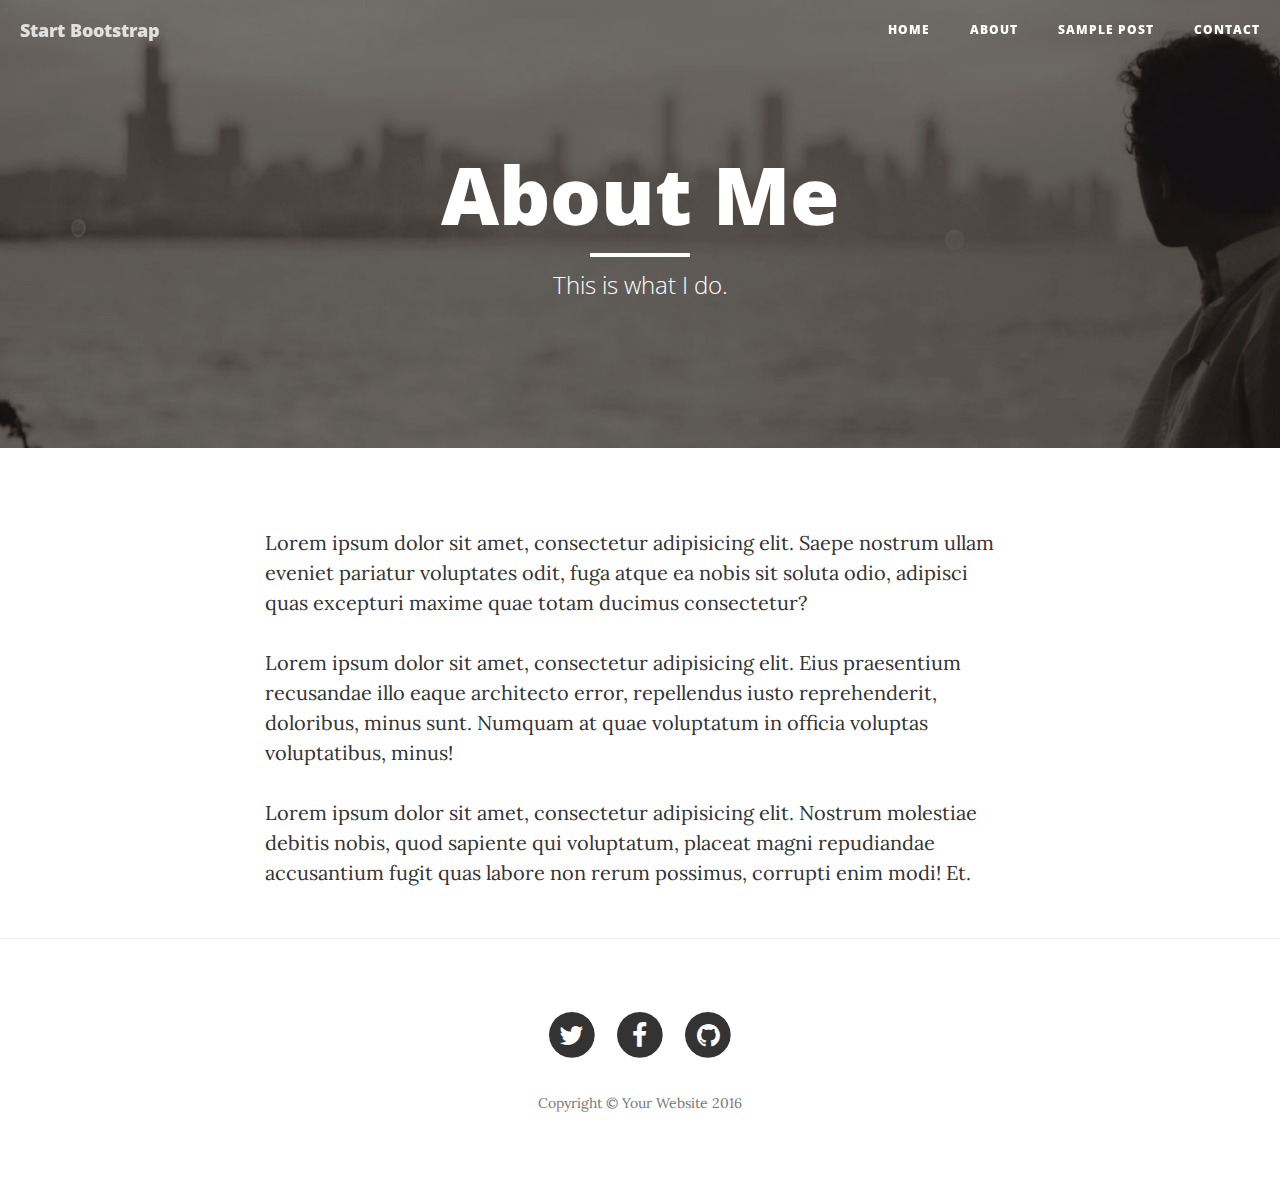
==== about.html @ 40ebfab4 "20171202" ====
<!DOCTYPE html>
<html lang="en">

<head>

    <meta charset="utf-8">
    <meta http-equiv="X-UA-Compatible" content="IE=edge">
    <meta name="viewport" content="width=device-width, initial-scale=1">
    <meta name="description" content="">
    <meta name="author" content="">

    <title>Clean Blog - About</title>

    <!-- Bootstrap Core CSS -->
    <link href="vendor/bootstrap/css/bootstrap.min.css" rel="stylesheet">

    <!-- Theme CSS -->
    <link href="css/clean-blog.min.css" rel="stylesheet">

    <!-- Custom Fonts -->
    <link href="vendor/font-awesome/css/font-awesome.min.css" rel="stylesheet" type="text/css">
    <link href='https://fonts.googleapis.com/css?family=Lora:400,700,400italic,700italic' rel='stylesheet' type='text/css'>
    <link href='https://fonts.googleapis.com/css?family=Open+Sans:300italic,400italic,600italic,700italic,800italic,400,300,600,700,800' rel='stylesheet' type='text/css'>

    <!-- HTML5 Shim and Respond.js IE8 support of HTML5 elements and media queries -->
    <!-- WARNING: Respond.js doesn't work if you view the page via file:// -->
    <!--[if lt IE 9]>
        <script src="https://oss.maxcdn.com/libs/html5shiv/3.7.0/html5shiv.js"></script>
        <script src="https://oss.maxcdn.com/libs/respond.js/1.4.2/respond.min.js"></script>
    <![endif]-->

</head>

<body>

    <!-- Navigation -->
    <nav class="navbar navbar-default navbar-custom navbar-fixed-top">
        <div class="container-fluid">
            <!-- Brand and toggle get grouped for better mobile display -->
            <div class="navbar-header page-scroll">
                <button type="button" class="navbar-toggle" data-toggle="collapse" data-target="#bs-example-navbar-collapse-1">
                    <span class="sr-only">Toggle navigation</span>
                    Menu <i class="fa fa-bars"></i>
                </button>
                <a class="navbar-brand" href="index.html">Start Bootstrap</a>
            </div>

            <!-- Collect the nav links, forms, and other content for toggling -->
            <div class="collapse navbar-collapse" id="bs-example-navbar-collapse-1">
                <ul class="nav navbar-nav navbar-right">
                    <li>
                        <a href="index.html">Home</a>
                    </li>
                    <li>
                        <a href="about.html">About</a>
                    </li>
                    <li>
                        <a href="post.html">Sample Post</a>
                    </li>
                    <li>
                        <a href="contact.html">Contact</a>
                    </li>
                </ul>
            </div>
            <!-- /.navbar-collapse -->
        </div>
        <!-- /.container -->
    </nav>

    <!-- Page Header -->
    <!-- Set your background image for this header on the line below. -->
    <header class="intro-header" style="background-image: url('img/about-bg.jpg')">
        <div class="container">
            <div class="row">
                <div class="col-lg-8 col-lg-offset-2 col-md-10 col-md-offset-1">
                    <div class="page-heading">
                        <h1>About Me</h1>
                        <hr class="small">
                        <span class="subheading">This is what I do.</span>
                    </div>
                </div>
            </div>
        </div>
    </header>

    <!-- Main Content -->
    <div class="container">
        <div class="row">
            <div class="col-lg-8 col-lg-offset-2 col-md-10 col-md-offset-1">
                <p>Lorem ipsum dolor sit amet, consectetur adipisicing elit. Saepe nostrum ullam eveniet pariatur voluptates odit, fuga atque ea nobis sit soluta odio, adipisci quas excepturi maxime quae totam ducimus consectetur?</p>
                <p>Lorem ipsum dolor sit amet, consectetur adipisicing elit. Eius praesentium recusandae illo eaque architecto error, repellendus iusto reprehenderit, doloribus, minus sunt. Numquam at quae voluptatum in officia voluptas voluptatibus, minus!</p>
                <p>Lorem ipsum dolor sit amet, consectetur adipisicing elit. Nostrum molestiae debitis nobis, quod sapiente qui voluptatum, placeat magni repudiandae accusantium fugit quas labore non rerum possimus, corrupti enim modi! Et.</p>
            </div>
        </div>
    </div>

    <hr>

    <!-- Footer -->
    <footer>
        <div class="container">
            <div class="row">
                <div class="col-lg-8 col-lg-offset-2 col-md-10 col-md-offset-1">
                    <ul class="list-inline text-center">
                        <li>
                            <a href="#">
                                <span class="fa-stack fa-lg">
                                    <i class="fa fa-circle fa-stack-2x"></i>
                                    <i class="fa fa-twitter fa-stack-1x fa-inverse"></i>
                                </span>
                            </a>
                        </li>
                        <li>
                            <a href="#">
                                <span class="fa-stack fa-lg">
                                    <i class="fa fa-circle fa-stack-2x"></i>
                                    <i class="fa fa-facebook fa-stack-1x fa-inverse"></i>
                                </span>
                            </a>
                        </li>
                        <li>
                            <a href="#">
                                <span class="fa-stack fa-lg">
                                    <i class="fa fa-circle fa-stack-2x"></i>
                                    <i class="fa fa-github fa-stack-1x fa-inverse"></i>
                                </span>
                            </a>
                        </li>
                    </ul>
                    <p class="copyright text-muted">Copyright &copy; Your Website 2016</p>
                </div>
            </div>
        </div>
    </footer>

    <!-- jQuery -->
    <script src="vendor/jquery/jquery.min.js"></script>

    <!-- Bootstrap Core JavaScript -->
    <script src="vendor/bootstrap/js/bootstrap.min.js"></script>

    <!-- Contact Form JavaScript -->
    <script src="js/jqBootstrapValidation.js"></script>
    <script src="js/contact_me.js"></script>

    <!-- Theme JavaScript -->
    <script src="js/clean-blog.min.js"></script>

</body>

</html>
---- css/clean-blog.min.css ----
/*!
 * Start Bootstrap - Clean Blog v3.3.7+1 (http://startbootstrap.com/template-overviews/clean-blog)
 * Copyright 2013-2017 Start Bootstrap
 * Licensed under MIT (https://github.com/BlackrockDigital/startbootstrap/blob/gh-pages/LICENSE)
 */a,body{color:#333}.navbar-custom .nav li a,.navbar-custom .navbar-brand,h1,h2,h3,h4,h5,h6{font-weight:800}.caption,.intro-header .page-heading,.intro-header .site-heading,footer .copyright{text-align:center}body{font-family:Lora,'Times New Roman',serif;font-size:20px;-webkit-tap-highlight-color:#0085A1}.intro-header .page-heading .subheading,.intro-header .post-heading .subheading,.intro-header .site-heading .subheading,.navbar-custom,h1,h2,h3,h4,h5,h6{font-family:'Open Sans','Helvetica Neue',Helvetica,Arial,sans-serif}p{line-height:1.5;margin:30px 0}p a{text-decoration:underline}a:focus,a:hover{color:#0085A1}a img:focus,a img:hover{cursor:zoom-in}blockquote{color:#777;font-style:italic}hr.small{max-width:100px;margin:15px auto;border-width:4px;border-color:#fff}.navbar-custom{position:absolute;top:0;left:0;width:100%;z-index:3}.navbar-custom .navbar-header .navbar-toggle{color:#777;font-weight:800;text-transform:uppercase;font-size:12px}.navbar-custom .nav li a{text-transform:uppercase;font-size:12px;letter-spacing:1px}@media only screen and (min-width:768px){.navbar-custom{background:0 0;border-bottom:1px solid transparent}.navbar-custom .navbar-brand{color:#fff;padding:20px}.navbar-custom .navbar-brand:focus,.navbar-custom .navbar-brand:hover{color:rgba(255,255,255,.8)}.navbar-custom .nav li a{color:#fff;padding:20px}.navbar-custom .nav li a:focus,.navbar-custom .nav li a:hover{color:rgba(255,255,255,.8)}.navbar-custom .nav li ul.dropdown-menu a{color:#333}.navbar-custom .nav li ul.dropdown-menu a:focus,.navbar-custom .nav li ul.dropdown-menu a:hover{color:#0085A1}}@media only screen and (min-width:1170px){.navbar-custom{-webkit-transition:background-color .3s;-moz-transition:background-color .3s;transition:background-color .3s;-webkit-transform:translate3d(0,0,0);-moz-transform:translate3d(0,0,0);-ms-transform:translate3d(0,0,0);-o-transform:translate3d(0,0,0);transform:translate3d(0,0,0);-webkit-backface-visibility:hidden;backface-visibility:hidden}.navbar-custom.is-fixed{position:fixed;top:-61px;background-color:rgba(255,255,255,.9);border-bottom:1px solid #f2f2f2;-webkit-transition:-webkit-transform .3s;-moz-transition:-moz-transform .3s;transition:transform .3s}.navbar-custom.is-fixed .navbar-brand{color:#333}.navbar-custom.is-fixed .navbar-brand:focus,.navbar-custom.is-fixed .navbar-brand:hover{color:#0085A1}.navbar-custom.is-fixed .nav li a{color:#333}.navbar-custom.is-fixed .nav li a:focus,.navbar-custom.is-fixed .nav li a:hover{color:#0085A1}.navbar-custom.is-visible{-webkit-transform:translate3d(0,100%,0);-moz-transform:translate3d(0,100%,0);-ms-transform:translate3d(0,100%,0);-o-transform:translate3d(0,100%,0);transform:translate3d(0,100%,0)}}.intro-header{background:center center no-repeat;-webkit-background-size:cover;-moz-background-size:cover;background-size:cover;-o-background-size:cover;margin-bottom:50px}.intro-header .page-heading,.intro-header .post-heading,.intro-header .site-heading{padding:100px 0 50px;color:#fff}.intro-header .page-heading h1,.intro-header .site-heading h1{margin-top:0;font-size:50px}.intro-header .page-heading .subheading,.intro-header .site-heading .subheading{font-size:24px;line-height:1.1;display:block;font-weight:300;margin:10px 0 0}@media only screen and (min-width:768px){.intro-header .page-heading,.intro-header .post-heading,.intro-header .site-heading{padding:150px 0}.intro-header .page-heading h1,.intro-header .site-heading h1{font-size:80px}}.intro-header .post-heading h1{font-size:35px}.intro-header .post-heading .meta,.intro-header .post-heading .subheading{line-height:1.1;display:block}.intro-header .post-heading .subheading{font-size:24px;margin:10px 0 30px;font-weight:600}.intro-header .post-heading .meta{font-family:Lora,'Times New Roman',serif;font-style:italic;font-weight:300;font-size:20px}.intro-header .post-heading .meta a{color:#fff}@media only screen and (min-width:768px){.intro-header .post-heading h1{font-size:55px}.intro-header .post-heading .subheading{font-size:30px}}.post-preview>a{color:#333}.post-preview>a:focus,.post-preview>a:hover{text-decoration:none;color:#0085A1}.post-preview>a>.post-title{font-size:30px;margin-top:30px;margin-bottom:10px}.post-preview>a>.post-subtitle{margin:0 0 10px;font-weight:300}.post-preview>.post-meta{color:#777;font-size:18px;font-style:italic;margin-top:0}.post-preview>.post-meta>a{text-decoration:none;color:#333}.post-preview>.post-meta>a:focus,.post-preview>.post-meta>a:hover{color:#0085A1;text-decoration:underline}@media only screen and (min-width:768px){.post-preview>a>.post-title{font-size:36px}}.section-heading{font-size:36px;margin-top:60px;font-weight:700}.btn,.pager li>a,.pager li>span{font-family:'Open Sans','Helvetica Neue',Helvetica,Arial,sans-serif;text-transform:uppercase;font-weight:800;letter-spacing:1px}.caption{font-size:14px;padding:10px;font-style:italic;margin:0;display:block;border-bottom-right-radius:5px;border-bottom-left-radius:5px}footer{padding:50px 0 65px}footer .list-inline{margin:0;padding:0}footer .copyright{font-size:14px;margin-bottom:0}.floating-label-form-group{font-size:14px;position:relative;margin-bottom:0;padding-bottom:.5em;border-bottom:1px solid #eee}.floating-label-form-group input,.floating-label-form-group textarea{z-index:1;position:relative;padding-right:0;padding-left:0;border:none;border-radius:0;font-size:1.5em;background:0 0;box-shadow:none!important;resize:none}.floating-label-form-group label{display:block;z-index:0;position:relative;top:2em;margin:0;font-size:.85em;line-height:1.764705882em;vertical-align:middle;vertical-align:baseline;opacity:0;-webkit-transition:top .3s ease,opacity .3s ease;-moz-transition:top .3s ease,opacity .3s ease;-ms-transition:top .3s ease,opacity .3s ease;transition:top .3s ease,opacity .3s ease}.floating-label-form-group::not(:first-child){padding-left:14px;border-left:1px solid #eee}.floating-label-form-group-with-value label{top:0;opacity:1}.floating-label-form-group-with-focus label{color:#0085A1}form .row:first-child .floating-label-form-group{border-top:1px solid #eee}.btn{font-size:14px;border-radius:0;padding:15px 25px}.btn-lg{font-size:16px;padding:25px 35px}.btn-default:focus,.btn-default:hover{background-color:#0085A1;border:1px solid #0085A1;color:#fff}.pager{margin:20px 0 0}.pager li>a,.pager li>span{font-size:14px;padding:15px 25px;background-color:#fff;border-radius:0}.pager li>a:focus,.pager li>a:hover{color:#fff;background-color:#0085A1;border:1px solid #0085A1}.pager .disabled>a,.pager .disabled>a:focus,.pager .disabled>a:hover,.pager .disabled>span{color:#777;background-color:#333;cursor:not-allowed}::-moz-selection{color:#fff;text-shadow:none;background:#0085A1}::selection{color:#fff;text-shadow:none;background:#0085A1}img::selection{color:#fff;background:0 0}img::-moz-selection{color:#fff;background:0 0}
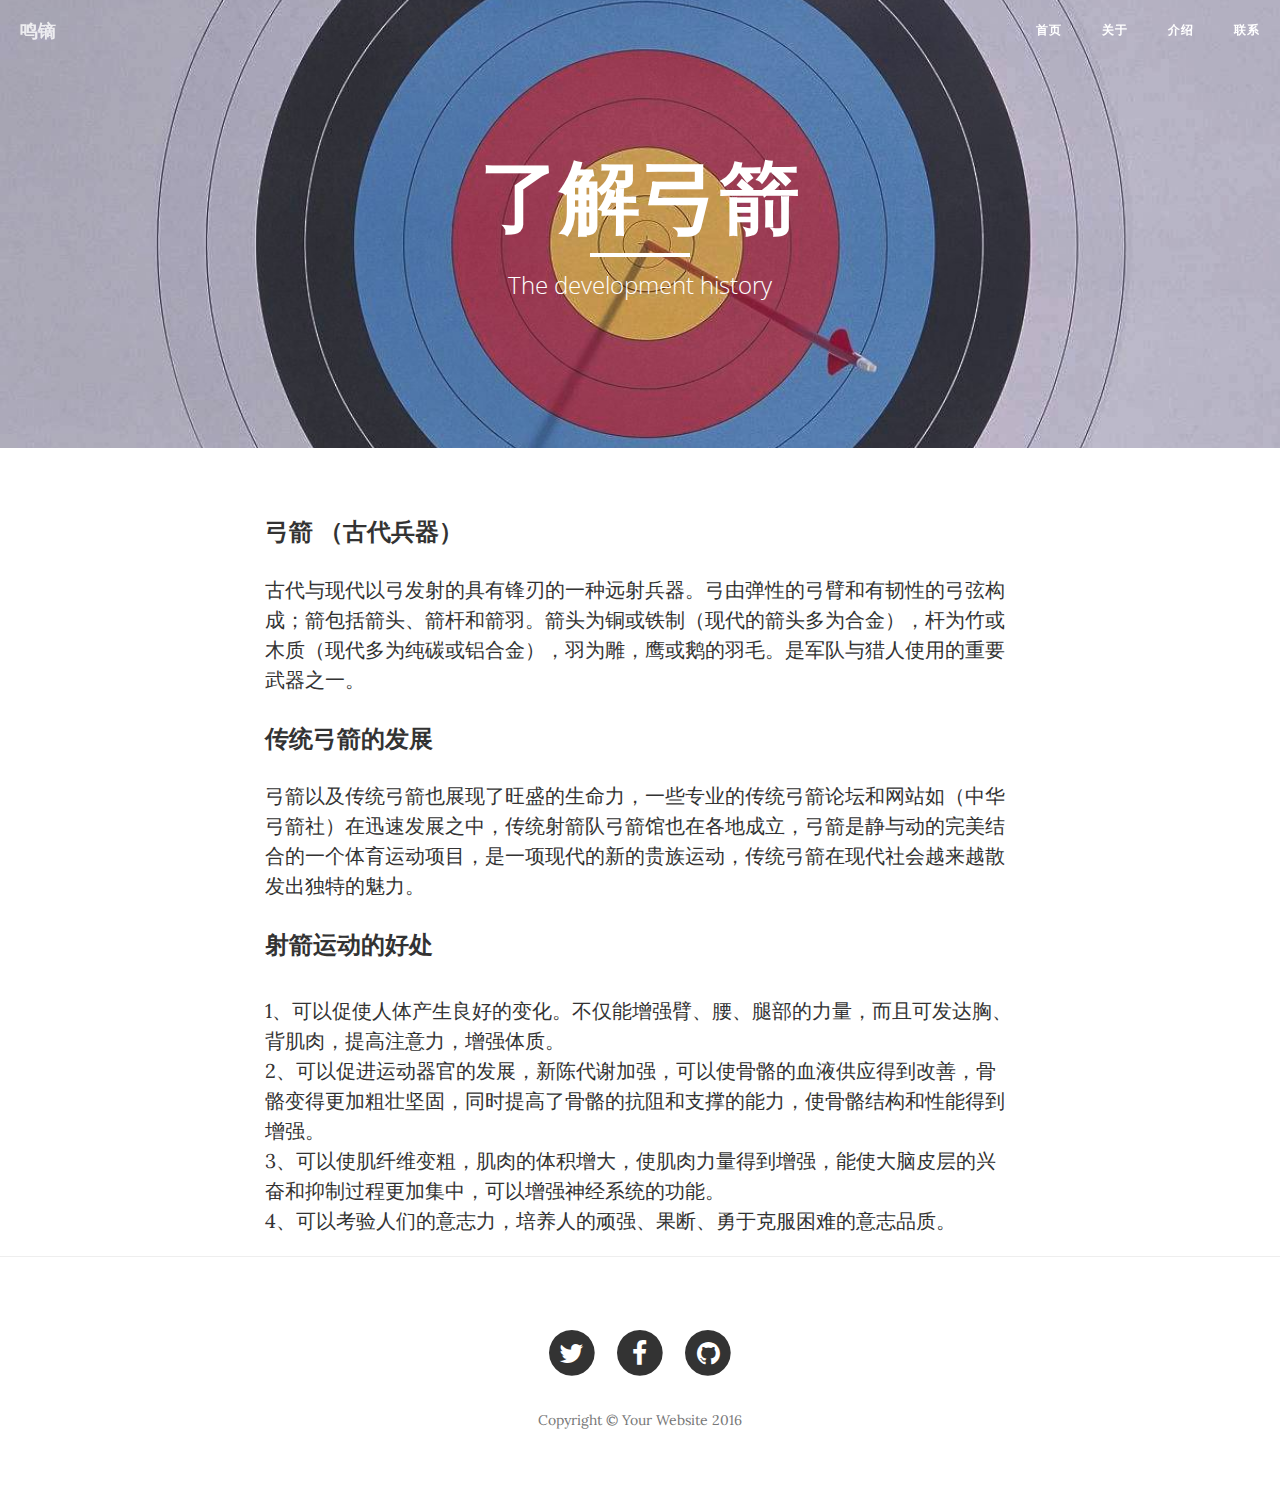
==== commit 234f8a6f: "change content" ====
--- a/about.html
+++ b/about.html
@@ -9,7 +9,7 @@
     <meta name="description" content="">
     <meta name="author" content="">
 
-    <title>Clean Blog - About</title>
+    <title>鸣镝卫</title>
 
     <!-- Bootstrap Core CSS -->
     <link href="vendor/bootstrap/css/bootstrap.min.css" rel="stylesheet">
@@ -21,6 +21,8 @@
     <link href="vendor/font-awesome/css/font-awesome.min.css" rel="stylesheet" type="text/css">
     <link href='https://fonts.googleapis.com/css?family=Lora:400,700,400italic,700italic' rel='stylesheet' type='text/css'>
     <link href='https://fonts.googleapis.com/css?family=Open+Sans:300italic,400italic,600italic,700italic,800italic,400,300,600,700,800' rel='stylesheet' type='text/css'>
+    <link href="css/hanggao.css" rel="stylesheet">
+    <link rel="icon" href="img/logo.jpg" type="image/x-icon"/> 
 
     <!-- HTML5 Shim and Respond.js IE8 support of HTML5 elements and media queries -->
     <!-- WARNING: Respond.js doesn't work if you view the page via file:// -->
@@ -39,26 +41,26 @@
             <!-- Brand and toggle get grouped for better mobile display -->
             <div class="navbar-header page-scroll">
                 <button type="button" class="navbar-toggle" data-toggle="collapse" data-target="#bs-example-navbar-collapse-1">
-                    <span class="sr-only">Toggle navigation</span>
+                    <span class="sr-only">鸣镝卫</span>
                     Menu <i class="fa fa-bars"></i>
                 </button>
-                <a class="navbar-brand" href="index.html">Start Bootstrap</a>
+                <a class="navbar-brand" href="index.html">鸣镝</a>
             </div>
 
             <!-- Collect the nav links, forms, and other content for toggling -->
             <div class="collapse navbar-collapse" id="bs-example-navbar-collapse-1">
                 <ul class="nav navbar-nav navbar-right">
                     <li>
-                        <a href="index.html">Home</a>
+                        <a href="index.html">首页</a>
                     </li>
                     <li>
-                        <a href="about.html">About</a>
+                        <a href="about.html">关于</a>
                     </li>
                     <li>
-                        <a href="post.html">Sample Post</a>
+                        <a href="post.html">介绍</a>
                     </li>
                     <li>
-                        <a href="contact.html">Contact</a>
+                        <a href="contact.html">联系</a>
                     </li>
                 </ul>
             </div>
@@ -69,14 +71,14 @@
 
     <!-- Page Header -->
     <!-- Set your background image for this header on the line below. -->
-    <header class="intro-header" style="background-image: url('img/about-bg.jpg')">
+    <header class="intro-header" style="background-image: url('img/258.jpg')">
         <div class="container">
             <div class="row">
                 <div class="col-lg-8 col-lg-offset-2 col-md-10 col-md-offset-1">
                     <div class="page-heading">
-                        <h1>About Me</h1>
+                        <h1>了解弓箭</h1>
                         <hr class="small">
-                        <span class="subheading">This is what I do.</span>
+                        <span class="subheading">The development history</span>
                     </div>
                 </div>
             </div>
@@ -87,9 +89,15 @@
     <div class="container">
         <div class="row">
             <div class="col-lg-8 col-lg-offset-2 col-md-10 col-md-offset-1">
-                <p>Lorem ipsum dolor sit amet, consectetur adipisicing elit. Saepe nostrum ullam eveniet pariatur voluptates odit, fuga atque ea nobis sit soluta odio, adipisci quas excepturi maxime quae totam ducimus consectetur?</p>
-                <p>Lorem ipsum dolor sit amet, consectetur adipisicing elit. Eius praesentium recusandae illo eaque architecto error, repellendus iusto reprehenderit, doloribus, minus sunt. Numquam at quae voluptatum in officia voluptas voluptatibus, minus!</p>
-                <p>Lorem ipsum dolor sit amet, consectetur adipisicing elit. Nostrum molestiae debitis nobis, quod sapiente qui voluptatum, placeat magni repudiandae accusantium fugit quas labore non rerum possimus, corrupti enim modi! Et.</p>
+                <h3>弓箭 （古代兵器）</h3>
+                <p>古代与现代以弓发射的具有锋刃的一种远射兵器。弓由弹性的弓臂和有韧性的弓弦构成；箭包括箭头、箭杆和箭羽。箭头为铜或铁制（现代的箭头多为合金），杆为竹或木质（现代多为纯碳或铝合金），羽为雕，鹰或鹅的羽毛。是军队与猎人使用的重要武器之一。</p>
+                <h3>传统弓箭的发展</h3>
+                <p>弓箭以及传统弓箭也展现了旺盛的生命力，一些专业的传统弓箭论坛和网站如（中华弓箭社）在迅速发展之中，传统射箭队弓箭馆也在各地成立，弓箭是静与动的完美结合的一个体育运动项目，是一项现代的新的贵族运动，传统弓箭在现代社会越来越散发出独特的魅力。</p>
+                <h3>射箭运动的好处</h3>  　　
+                <p class="hanggao">1、可以促使人体产生良好的变化。不仅能增强臂、腰、腿部的力量，而且可发达胸、背肌肉，提高注意力，增强体质。</p> 
+                <p class="hanggao">2、可以促进运动器官的发展，新陈代谢加强，可以使骨骼的血液供应得到改善，骨骼变得更加粗壮坚固，同时提高了骨骼的抗阻和支撑的能力，使骨骼结构和性能得到增强。</p> 
+                <p class="hanggao">3、可以使肌纤维变粗，肌肉的体积增大，使肌肉力量得到增强，能使大脑皮层的兴奋和抑制过程更加集中，可以增强神经系统的功能。</p> 
+                <p class="hanggao">4、可以考验人们的意志力，培养人的顽强、果断、勇于克服困难的意志品质。</p>
             </div>
         </div>
     </div>
--- a/css/clean-blog.min.css
+++ b/css/clean-blog.min.css
@@ -2,4 +2,8 @@
  * Start Bootstrap - Clean Blog v3.3.7+1 (http://startbootstrap.com/template-overviews/clean-blog)
  * Copyright 2013-2017 Start Bootstrap
  * Licensed under MIT (https://github.com/BlackrockDigital/startbootstrap/blob/gh-pages/LICENSE)
- */a,body{color:#333}.navbar-custom .nav li a,.navbar-custom .navbar-brand,h1,h2,h3,h4,h5,h6{font-weight:800}.caption,.intro-header .page-heading,.intro-header .site-heading,footer .copyright{text-align:center}body{font-family:Lora,'Times New Roman',serif;font-size:20px;-webkit-tap-highlight-color:#0085A1}.intro-header .page-heading .subheading,.intro-header .post-heading .subheading,.intro-header .site-heading .subheading,.navbar-custom,h1,h2,h3,h4,h5,h6{font-family:'Open Sans','Helvetica Neue',Helvetica,Arial,sans-serif}p{line-height:1.5;margin:30px 0}p a{text-decoration:underline}a:focus,a:hover{color:#0085A1}a img:focus,a img:hover{cursor:zoom-in}blockquote{color:#777;font-style:italic}hr.small{max-width:100px;margin:15px auto;border-width:4px;border-color:#fff}.navbar-custom{position:absolute;top:0;left:0;width:100%;z-index:3}.navbar-custom .navbar-header .navbar-toggle{color:#777;font-weight:800;text-transform:uppercase;font-size:12px}.navbar-custom .nav li a{text-transform:uppercase;font-size:12px;letter-spacing:1px}@media only screen and (min-width:768px){.navbar-custom{background:0 0;border-bottom:1px solid transparent}.navbar-custom .navbar-brand{color:#fff;padding:20px}.navbar-custom .navbar-brand:focus,.navbar-custom .navbar-brand:hover{color:rgba(255,255,255,.8)}.navbar-custom .nav li a{color:#fff;padding:20px}.navbar-custom .nav li a:focus,.navbar-custom .nav li a:hover{color:rgba(255,255,255,.8)}.navbar-custom .nav li ul.dropdown-menu a{color:#333}.navbar-custom .nav li ul.dropdown-menu a:focus,.navbar-custom .nav li ul.dropdown-menu a:hover{color:#0085A1}}@media only screen and (min-width:1170px){.navbar-custom{-webkit-transition:background-color .3s;-moz-transition:background-color .3s;transition:background-color .3s;-webkit-transform:translate3d(0,0,0);-moz-transform:translate3d(0,0,0);-ms-transform:translate3d(0,0,0);-o-transform:translate3d(0,0,0);transform:translate3d(0,0,0);-webkit-backface-visibility:hidden;backface-visibility:hidden}.navbar-custom.is-fixed{position:fixed;top:-61px;background-color:rgba(255,255,255,.9);border-bottom:1px solid #f2f2f2;-webkit-transition:-webkit-transform .3s;-moz-transition:-moz-transform .3s;transition:transform .3s}.navbar-custom.is-fixed .navbar-brand{color:#333}.navbar-custom.is-fixed .navbar-brand:focus,.navbar-custom.is-fixed .navbar-brand:hover{color:#0085A1}.navbar-custom.is-fixed .nav li a{color:#333}.navbar-custom.is-fixed .nav li a:focus,.navbar-custom.is-fixed .nav li a:hover{color:#0085A1}.navbar-custom.is-visible{-webkit-transform:translate3d(0,100%,0);-moz-transform:translate3d(0,100%,0);-ms-transform:translate3d(0,100%,0);-o-transform:translate3d(0,100%,0);transform:translate3d(0,100%,0)}}.intro-header{background:center center no-repeat;-webkit-background-size:cover;-moz-background-size:cover;background-size:cover;-o-background-size:cover;margin-bottom:50px}.intro-header .page-heading,.intro-header .post-heading,.intro-header .site-heading{padding:100px 0 50px;color:#fff}.intro-header .page-heading h1,.intro-header .site-heading h1{margin-top:0;font-size:50px}.intro-header .page-heading .subheading,.intro-header .site-heading .subheading{font-size:24px;line-height:1.1;display:block;font-weight:300;margin:10px 0 0}@media only screen and (min-width:768px){.intro-header .page-heading,.intro-header .post-heading,.intro-header .site-heading{padding:150px 0}.intro-header .page-heading h1,.intro-header .site-heading h1{font-size:80px}}.intro-header .post-heading h1{font-size:35px}.intro-header .post-heading .meta,.intro-header .post-heading .subheading{line-height:1.1;display:block}.intro-header .post-heading .subheading{font-size:24px;margin:10px 0 30px;font-weight:600}.intro-header .post-heading .meta{font-family:Lora,'Times New Roman',serif;font-style:italic;font-weight:300;font-size:20px}.intro-header .post-heading .meta a{color:#fff}@media only screen and (min-width:768px){.intro-header .post-heading h1{font-size:55px}.intro-header .post-heading .subheading{font-size:30px}}.post-preview>a{color:#333}.post-preview>a:focus,.post-preview>a:hover{text-decoration:none;color:#0085A1}.post-preview>a>.post-title{font-size:30px;margin-top:30px;margin-bottom:10px}.post-preview>a>.post-subtitle{margin:0 0 10px;font-weight:300}.post-preview>.post-meta{color:#777;font-size:18px;font-style:italic;margin-top:0}.post-preview>.post-meta>a{text-decoration:none;color:#333}.post-preview>.post-meta>a:focus,.post-preview>.post-meta>a:hover{color:#0085A1;text-decoration:underline}@media only screen and (min-width:768px){.post-preview>a>.post-title{font-size:36px}}.section-heading{font-size:36px;margin-top:60px;font-weight:700}.btn,.pager li>a,.pager li>span{font-family:'Open Sans','Helvetica Neue',Helvetica,Arial,sans-serif;text-transform:uppercase;font-weight:800;letter-spacing:1px}.caption{font-size:14px;padding:10px;font-style:italic;margin:0;display:block;border-bottom-right-radius:5px;border-bottom-left-radius:5px}footer{padding:50px 0 65px}footer .list-inline{margin:0;padding:0}footer .copyright{font-size:14px;margin-bottom:0}.floating-label-form-group{font-size:14px;position:relative;margin-bottom:0;padding-bottom:.5em;border-bottom:1px solid #eee}.floating-label-form-group input,.floating-label-form-group textarea{z-index:1;position:relative;padding-right:0;padding-left:0;border:none;border-radius:0;font-size:1.5em;background:0 0;box-shadow:none!important;resize:none}.floating-label-form-group label{display:block;z-index:0;position:relative;top:2em;margin:0;font-size:.85em;line-height:1.764705882em;vertical-align:middle;vertical-align:baseline;opacity:0;-webkit-transition:top .3s ease,opacity .3s ease;-moz-transition:top .3s ease,opacity .3s ease;-ms-transition:top .3s ease,opacity .3s ease;transition:top .3s ease,opacity .3s ease}.floating-label-form-group::not(:first-child){padding-left:14px;border-left:1px solid #eee}.floating-label-form-group-with-value label{top:0;opacity:1}.floating-label-form-group-with-focus label{color:#0085A1}form .row:first-child .floating-label-form-group{border-top:1px solid #eee}.btn{font-size:14px;border-radius:0;padding:15px 25px}.btn-lg{font-size:16px;padding:25px 35px}.btn-default:focus,.btn-default:hover{background-color:#0085A1;border:1px solid #0085A1;color:#fff}.pager{margin:20px 0 0}.pager li>a,.pager li>span{font-size:14px;padding:15px 25px;background-color:#fff;border-radius:0}.pager li>a:focus,.pager li>a:hover{color:#fff;background-color:#0085A1;border:1px solid #0085A1}.pager .disabled>a,.pager .disabled>a:focus,.pager .disabled>a:hover,.pager .disabled>span{color:#777;background-color:#333;cursor:not-allowed}::-moz-selection{color:#fff;text-shadow:none;background:#0085A1}::selection{color:#fff;text-shadow:none;background:#0085A1}img::selection{color:#fff;background:0 0}img::-moz-selection{color:#fff;background:0 0}+ */a,body{color:#333}.navbar-custom .nav li a,.navbar-custom .navbar-brand,h1,h2,h3,h4,h5,h6{font-weight:800}.caption,.intro-header .page-heading,.intro-header .site-heading,footer .copyright{text-align:center}body{font-family:Lora,'Times New Roman',serif;font-size:20px;-webkit-tap-highlight-color:#0085A1}.intro-header .page-heading .subheading,.intro-header .post-heading .subheading,.intro-header .site-heading .subheading,.navbar-custom,h1,h2,h3,h4,h5,h6{font-family:'Open Sans','Helvetica Neue',Helvetica,Arial,sans-serif}p{line-height:1.5;margin:30px 0}p a{text-decoration:underline}a:focus,a:hover{color:#0085A1}a img:focus,a img:hover{cursor:zoom-in}blockquote{color:#777;font-style:italic}hr.small{max-width:100px;margin:15px auto;border-width:4px;border-color:#fff}.navbar-custom{position:absolute;top:0;left:0;width:100%;z-index:3}.navbar-custom .navbar-header .navbar-toggle{color:#777;font-weight:800;text-transform:uppercase;font-size:12px}.navbar-custom .nav li a{text-transform:uppercase;font-size:12px;letter-spacing:1px}@media only screen and (min-width:768px){.navbar-custom{background:0 0;border-bottom:1px solid transparent}.navbar-custom .navbar-brand{color:#fff;padding:20px}.navbar-custom .navbar-brand:focus,.navbar-custom .navbar-brand:hover{color:rgba(255,255,255,.8)}.navbar-custom .nav li a{color:#fff;padding:20px}.navbar-custom .nav li a:focus,.navbar-custom .nav li a:hover{color:rgba(255,255,255,.8)}.navbar-custom .nav li ul.dropdown-menu a{color:#333}.navbar-custom .nav li ul.dropdown-menu a:focus,.navbar-custom .nav li ul.dropdown-menu a:hover{color:#0085A1}}@media only screen and (min-width:1170px){.navbar-custom{-webkit-transition:background-color .3s;-moz-transition:background-color .3s;transition:background-color .3s;-webkit-transform:translate3d(0,0,0);-moz-transform:translate3d(0,0,0);-ms-transform:translate3d(0,0,0);-o-transform:translate3d(0,0,0);transform:translate3d(0,0,0);-webkit-backface-visibility:hidden;backface-visibility:hidden}.navbar-custom.is-fixed{position:fixed;top:-61px;background-color:rgba(255,255,255,.9);border-bottom:1px solid #f2f2f2;-webkit-transition:-webkit-transform .3s;-moz-transition:-moz-transform .3s;transition:transform .3s}.navbar-custom.is-fixed .navbar-brand{color:#333}.navbar-custom.is-fixed .navbar-brand:focus,.navbar-custom.is-fixed .navbar-brand:hover{color:#0085A1}.navbar-custom.is-fixed .nav li a{color:#333}.navbar-custom.is-fixed .nav li a:focus,.navbar-custom.is-fixed .nav li a:hover{color:#0085A1}.navbar-custom.is-visible{-webkit-transform:translate3d(0,100%,0);-moz-transform:translate3d(0,100%,0);-ms-transform:translate3d(0,100%,0);-o-transform:translate3d(0,100%,0);transform:translate3d(0,100%,0)}}.intro-header{background:center center no-repeat;-webkit-background-size:cover;-moz-background-size:cover;background-size:cover;-o-background-size:cover;margin-bottom:50px}.intro-header .page-heading,.intro-header .post-heading,.intro-header .site-heading{padding:100px 0 50px;color:#fff}.intro-header .page-heading h1,.intro-header .site-heading h1{margin-top:0;font-size:50px}.intro-header .page-heading .subheading,.intro-header .site-heading .subheading{font-size:24px;line-height:1.1;display:block;font-weight:300;margin:10px 0 0}@media only screen and (min-width:768px){.intro-header .page-heading,.intro-header .post-heading,.intro-header .site-heading{padding:150px 0}.intro-header .page-heading h1,.intro-header .site-heading h1{font-size:80px}}.intro-header .post-heading h1{font-size:35px}.intro-header .post-heading .meta,.intro-header .post-heading .subheading{line-height:1.1;display:block}.intro-header .post-heading .subheading{font-size:24px;margin:10px 0 30px;font-weight:600}.intro-header .post-heading .meta{font-family:Lora,'Times New Roman',serif;font-style:italic;font-weight:300;font-size:20px}.intro-header .post-heading .meta a{color:#fff}@media only screen and (min-width:768px){.intro-header .post-heading h1{font-size:55px}.intro-header .post-heading .subheading{font-size:30px}}.post-preview>a{color:#333}.post-preview>a:focus,.post-preview>a:hover{text-decoration:none;color:#0085A1}.post-preview>a>.post-title{font-size:30px;margin-top:30px;margin-bottom:10px}.post-preview>a>.post-subtitle{margin:0 0 10px;font-weight:300}.post-preview>.post-meta{color:#777;font-size:18px;font-style:italic;margin-top:0}.post-preview>.post-meta>a{text-decoration:none;color:#333}.post-preview>.post-meta>a:focus,.post-preview>.post-meta>a:hover{color:#0085A1;text-decoration:underline}@media only screen and (min-width:768px){.post-preview>a>.post-title{font-size:36px}}.section-heading{font-size:36px;margin-top:60px;font-weight:700}.btn,.pager li>a,.pager li>span{font-family:'Open Sans','Helvetica Neue',Helvetica,Arial,sans-serif;text-transform:uppercase;font-weight:800;letter-spacing:1px}.caption{font-size:14px;padding:10px;font-style:italic;margin:0;display:block;border-bottom-right-radius:5px;border-bottom-left-radius:5px}footer{padding:50px 0 65px}footer .list-inline{margin:0;padding:0}footer .copyright{font-size:14px;margin-bottom:0}.floating-label-form-group{font-size:14px;position:relative;margin-bottom:0;padding-bottom:.5em;border-bottom:1px solid #eee}.floating-label-form-group input,.floating-label-form-group textarea{z-index:1;position:relative;padding-right:0;padding-left:0;border:none;border-radius:0;font-size:1.5em;background:0 0;box-shadow:none!important;resize:none}.floating-label-form-group label{display:block;z-index:0;position:relative;top:2em;margin:0;font-size:.85em;line-height:1.764705882em;vertical-align:middle;vertical-align:baseline;opacity:0;-webkit-transition:top .3s ease,opacity .3s ease;-moz-transition:top .3s ease,opacity .3s ease;-ms-transition:top .3s ease,opacity .3s ease;transition:top .3s ease,opacity .3s ease}.floating-label-form-group::not(:first-child){padding-left:14px;border-left:1px solid #eee}.floating-label-form-group-with-value label{top:0;opacity:1}.floating-label-form-group-with-focus label{color:#0085A1}form .row:first-child .floating-label-form-group{border-top:1px solid #eee}.btn{font-size:14px;border-radius:0;padding:15px 25px}.btn-lg{font-size:16px;padding:25px 35px}.btn-default:focus,.btn-default:hover{background-color:#0085A1;border:1px solid #0085A1;color:#fff}.pager{margin:20px 0 0}.pager li>a,.pager li>span{font-size:14px;padding:15px 25px;background-color:#fff;border-radius:0}.pager li>a:focus,.pager li>a:hover{color:#fff;background-color:#0085A1;border:1px solid #0085A1}.pager .disabled>a,.pager .disabled>a:focus,.pager .disabled>a:hover,.pager .disabled>span{color:#777;background-color:#333;cursor:not-allowed}::-moz-selection{color:#fff;text-shadow:none;background:#0085A1}::selection{color:#fff;text-shadow:none;background:#0085A1}img::selection{color:#fff;background:0 0}img::-moz-selection{color:#fff;background:0 0}
+/*补充内容*/
+.hanggao:{
+    line-height: auto;
+}--- a/css/hanggao.css
+++ b/css/hanggao.css
@@ -0,0 +1,21 @@
+/*补充内容*/
+.hanggao{
+    margin: 0;
+    padding: 0;
+}
+.fudong{
+	float: center;
+	margin-left: 100px;
+}
+.tupian{
+	width: 350px;
+	height: 220px;
+}
+.heng{
+	height:1px;
+	background-color:black;
+}
+.daohang{
+	width: 1900px;
+	height: 400px;
+}